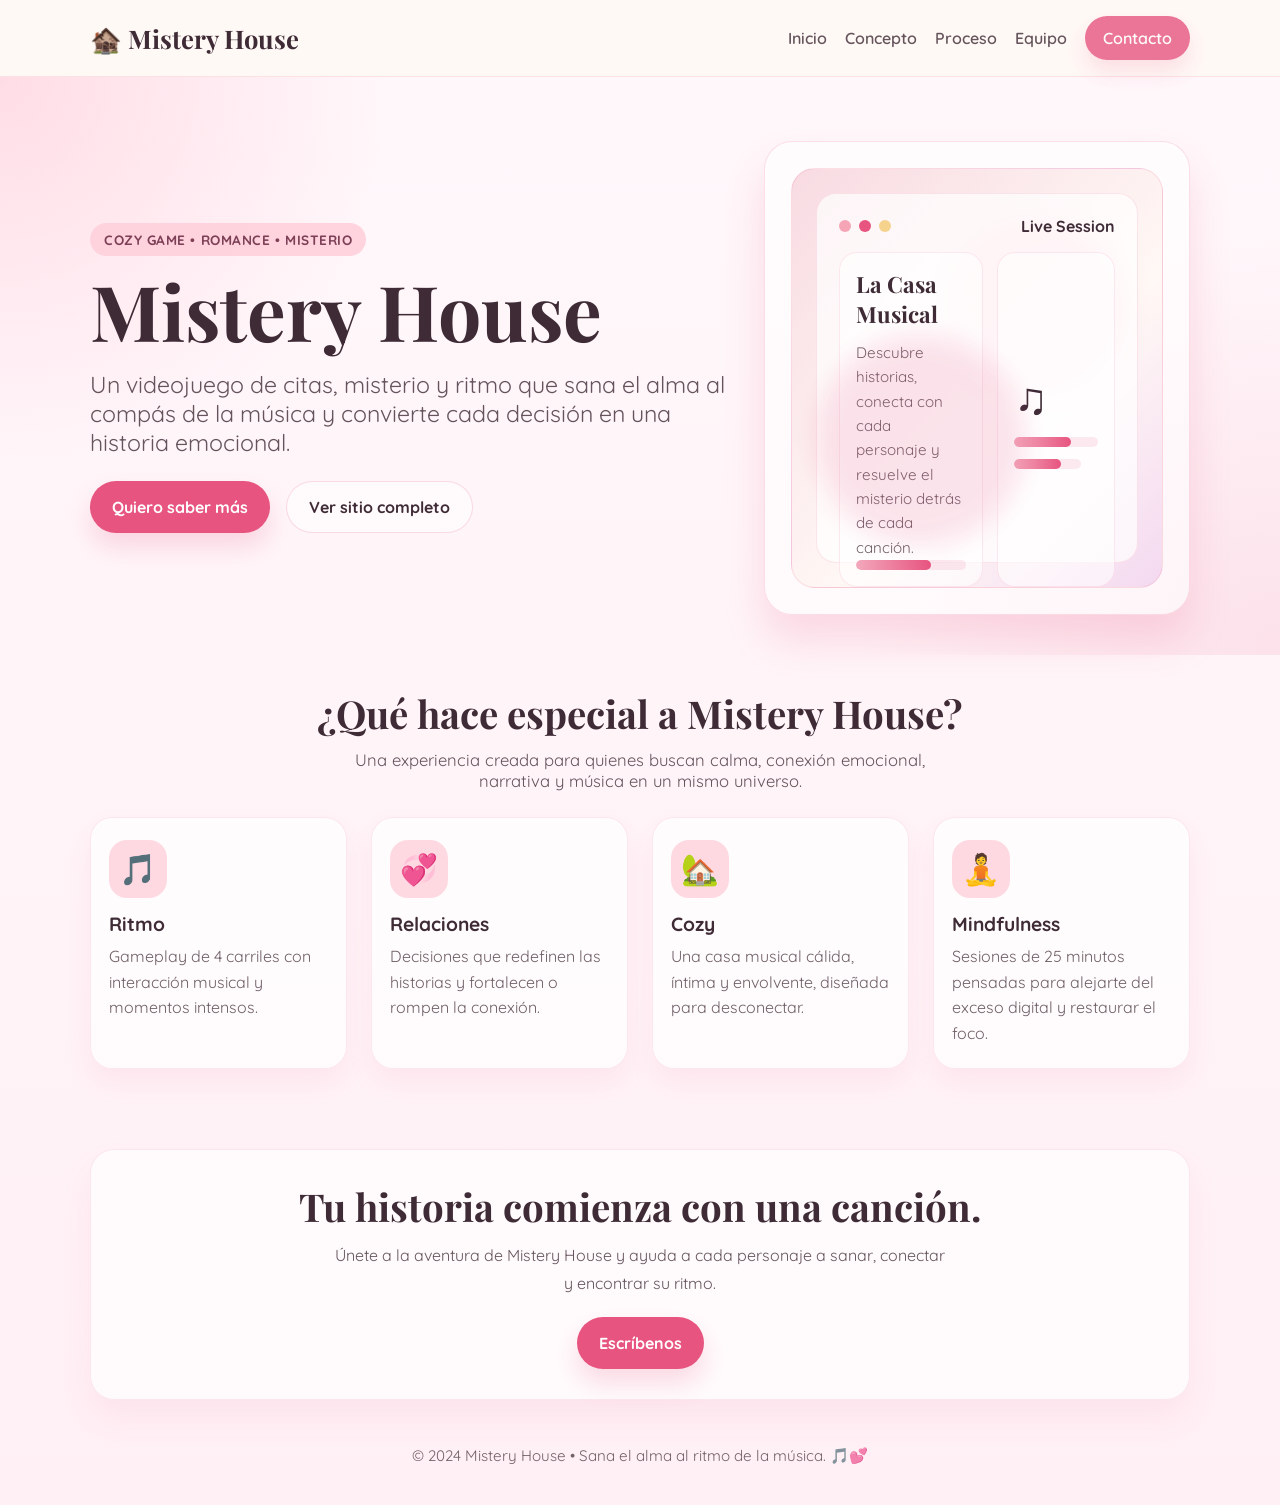
==== landing.html @ 2d1d81ae "Añade una landing page para Mistery House sin romper la estructura atual del sitio" ====
<!DOCTYPE html>
<html lang="es">
<head>
  <meta charset="UTF-8" />
  <meta name="viewport" content="width=device-width, initial-scale=1.0" />
  <title>Mistery House | Landing Page</title>
  <meta name="description" content="Landing page de Mistery House: un juego cozy de citas, misterio y ritmo." />
  <link rel="preconnect" href="https://fonts.googleapis.com" />
  <link rel="preconnect" href="https://fonts.gstatic.com" crossorigin />
  <link href="https://fonts.googleapis.com/css2?family=Great+Vibes&family=Playfair+Display:wght@600;700&family=Quicksand:wght@300;400;500;700&family=Nunito:wght@300;400;600;700&display=swap" rel="stylesheet" />
  <style>
    :root {
      --primario: #FFD1DC;
      --secundario: #FFF9F5;
      --fondo: #FFF0F5;
      --acento: #E75480;
      --texto: #3f2b36;
      --blanco: #ffffff;
      --sombra: rgba(231, 84, 128, 0.18);
    }

    * { box-sizing: border-box; }

    html { scroll-behavior: smooth; }

    body {
      margin: 0;
      font-family: 'Quicksand', sans-serif;
      background: linear-gradient(180deg, #fff8fb 0%, var(--fondo) 100%);
      color: var(--texto);
    }

    a { text-decoration: none; }

    .container {
      width: min(1100px, calc(100% - 32px));
      margin: 0 auto;
    }

    .topbar {
      position: sticky;
      top: 0;
      z-index: 10;
      background: rgba(255, 249, 245, 0.9);
      backdrop-filter: blur(8px);
      border-bottom: 1px solid rgba(231, 84, 128, 0.15);
    }

    .nav {
      display: flex;
      align-items: center;
      justify-content: space-between;
      min-height: 76px;
      gap: 20px;
    }

    .brand {
      font-family: 'Playfair Display', serif;
      font-size: clamp(1.5rem, 2vw, 2.1rem);
      font-weight: 700;
      color: var(--texto);
    }

    .nav-links {
      display: flex;
      align-items: center;
      gap: 18px;
      list-style: none;
      margin: 0;
      padding: 0;
      flex-wrap: wrap;
    }

    .nav-links a {
      color: var(--texto);
      font-weight: 600;
      opacity: .8;
    }

    .nav-links a:hover {
      opacity: 1;
      color: var(--acento);
    }

    .nav-cta {
      background: var(--acento);
      color: var(--blanco) !important;
      border-radius: 999px;
      padding: 12px 18px;
      box-shadow: 0 12px 22px rgba(231, 84, 128, 0.2);
    }

    .hero {
      padding: 64px 0 40px;
      background:
        radial-gradient(circle at top left, rgba(255, 209, 220, 0.7), transparent 28%),
        radial-gradient(circle at bottom right, rgba(231, 84, 128, 0.12), transparent 30%);
    }

    .hero-grid {
      display: grid;
      grid-template-columns: 1.2fr .8fr;
      align-items: center;
      gap: 36px;
    }

    .eyebrow {
      display: inline-block;
      background: rgba(255, 209, 220, 0.9);
      color: #7d4057;
      border-radius: 999px;
      padding: 8px 14px;
      font-size: .85rem;
      font-weight: 700;
      letter-spacing: .04em;
      text-transform: uppercase;
    }

    h1 {
      margin: 18px 0 12px;
      font-family: 'Playfair Display', serif;
      font-size: clamp(2.8rem, 6vw, 5.2rem);
      line-height: .95;
      color: var(--texto);
    }

    .hero-subtitle {
      font-size: clamp(1.1rem, 2vw, 1.45rem);
      color: rgba(63, 43, 54, 0.8);
      margin-bottom: 24px;
      max-width: 650px;
    }

    .hero-actions {
      display: flex;
      flex-wrap: wrap;
      gap: 16px;
      margin-top: 18px;
    }

    .btn {
      display: inline-flex;
      align-items: center;
      justify-content: center;
      min-height: 52px;
      padding: 0 22px;
      border-radius: 999px;
      border: none;
      font-weight: 700;
      font-size: 1rem;
      transition: transform .2s ease, box-shadow .2s ease;
      cursor: pointer;
    }

    .btn:hover {
      transform: translateY(-2px);
    }

    .btn-primary {
      background: var(--acento);
      color: var(--blanco);
      box-shadow: 0 14px 26px rgba(231, 84, 128, 0.2);
    }

    .btn-secondary {
      background: rgba(255, 255, 255, 0.5);
      color: var(--texto);
      border: 1px solid rgba(231, 84, 128, 0.2);
    }

    .hero-card {
      background: rgba(255,255,255,0.6);
      border: 1px solid rgba(231, 84, 128, 0.18);
      border-radius: 28px;
      box-shadow: 0 25px 40px var(--sombra);
      padding: 26px;
    }

    .mockup {
      min-height: 420px;
      border-radius: 24px;
      background: linear-gradient(135deg, #f8dbe2, #fff8f5 60%, #f4d9f0);
      border: 1px solid rgba(231, 84, 128, 0.15);
      position: relative;
      overflow: hidden;
    }

    .mockup::before, .mockup::after {
      content: "";
      position: absolute;
      border-radius: 50%;
      filter: blur(12px);
      opacity: .95;
    }

    .mockup::before {
      width: 180px;
      height: 180px;
      background: rgba(255, 209, 220, 0.7);
      right: 10%;
      top: 12%;
    }

    .mockup::after {
      width: 210px;
      height: 210px;
      background: rgba(231, 84, 128, 0.16);
      left: 6%;
      bottom: 10%;
    }

    .screen {
      position: absolute;
      inset: 24px;
      background: rgba(255,255,255,0.7);
      border: 1px solid rgba(231, 84, 128, 0.14);
      border-radius: 20px;
      padding: 22px;
      display: flex;
      flex-direction: column;
      justify-content: space-between;
    }

    .screen-header {
      display: flex;
      justify-content: space-between;
      align-items: center;
      font-weight: 700;
    }

    .dots {
      display: flex;
      gap: 8px;
    }

    .dot {
      width: 12px;
      height: 12px;
      border-radius: 50%;
      background: rgba(63, 43, 54, 0.18);
    }

    .dot.pink { background: #f5a5b6; }
    .dot.red { background: #e75480; }
    .dot.gold { background: #f5d38d; }

    .screen-body {
      display: grid;
      grid-template-columns: 1.1fr .9fr;
      gap: 14px;
      flex: 1;
      margin-top: 16px;
    }

    .mini-panel, .mini-card {
      background: rgba(255,255,255,0.6);
      border: 1px solid rgba(231, 84, 128, 0.12);
      border-radius: 18px;
      padding: 16px;
    }

    .mini-panel {
      display: flex;
      flex-direction: column;
      justify-content: space-between;
    }

    .mini-panel h3 {
      font-size: 1.4rem;
      margin: 0 0 12px;
      font-family: 'Playfair Display', serif;
    }

    .mini-panel p {
      margin: 0;
      font-size: .95rem;
      line-height: 1.6;
      color: rgba(63,43,54,.75);
    }

    .mini-card {
      display: flex;
      flex-direction: column;
      justify-content: center;
      gap: 12px;
    }

    .note {
      font-size: 2.8rem;
    }

    .bar {
      height: 10px;
      border-radius: 999px;
      background: rgba(231,84,128,.12);
      overflow: hidden;
    }

    .bar > span {
      display: block;
      height: 100%;
      width: 68%;
      background: linear-gradient(90deg, #f3a8bb, #e75480);
      border-radius: inherit;
    }

    section {
      padding: 32px 0 18px;
    }

    .section-header {
      text-align: center;
      margin-bottom: 26px;
    }

    .section-header h2 {
      font-family: 'Playfair Display', serif;
      font-size: clamp(2rem, 3vw, 3rem);
      margin: 0 0 10px;
    }

    .section-header p {
      max-width: 620px;
      margin: 0 auto;
      font-size: 1.04rem;
      color: rgba(63,43,54,.8);
    }

    .features {
      display: grid;
      grid-template-columns: repeat(4, minmax(0, 1fr));
      gap: 24px;
    }

    .feature-card {
      background: rgba(255,255,255,0.7);
      border: 1px solid rgba(231,84,128,.12);
      border-radius: 22px;
      padding: 22px 18px;
      box-shadow: 0 14px 26px rgba(231,84,128,.08);
    }

    .feature-icon {
      width: 58px;
      height: 58px;
      display: grid;
      place-items: center;
      border-radius: 18px;
      background: rgba(255,209,220,.8);
      font-size: 1.9rem;
      margin-bottom: 14px;
    }

    .feature-card h3 {
      margin: 0 0 8px;
      font-size: 1.2rem;
    }

    .feature-card p {
      margin: 0;
      color: rgba(63,43,54,.75);
      line-height: 1.6;
    }

    .cta {
      background: rgba(255,255,255,0.7);
      border: 1px solid rgba(231,84,128,.12);
      border-radius: 24px;
      box-shadow: 0 18px 32px rgba(231,84,128,.08);
      padding: 30px 24px;
      text-align: center;
      margin-top: 30px;
    }

    .cta h3 {
      margin: 0 0 10px;
      font-family: 'Playfair Display', serif;
      font-size: clamp(1.8rem, 3vw, 2.7rem);
    }

    .cta p {
      margin: 0 auto 20px;
      max-width: 620px;
      line-height: 1.7;
      color: rgba(63,43,54,.8);
    }

    .footer {
      text-align: center;
      padding: 28px 0 40px;
      color: rgba(63,43,54,.72);
      font-size: .95rem;
    }

    @media (max-width: 900px) {
      .hero-grid,
      .features {
        grid-template-columns: 1fr 1fr;
      }
    }

    @media (max-width: 720px) {
      .nav {
        flex-direction: column;
        justify-content: center;
        padding: 18px 0;
      }

      .hero-grid,
      .features,
      .screen-body {
        grid-template-columns: 1fr;
      }

      .hero {
        padding-top: 36px;
      }

      .mockup {
        min-height: 360px;
      }
    }
  </style>
</head>
<body>
  <header class="topbar">
    <div class="container nav">
      <div class="brand">🏚️ Mistery House</div>
      <ul class="nav-links">
        <li><a href="index.html">Inicio</a></li>
        <li><a href="index.html#concepto">Concepto</a></li>
        <li><a href="index.html#proceso">Proceso</a></li>
        <li><a href="index.html#equipo">Equipo</a></li>
        <li><a href="index.html#contacto" class="nav-cta">Contacto</a></li>
      </ul>
    </div>
  </header>

  <main>
    <section class="hero">
      <div class="container hero-grid">
        <div>
          <span class="eyebrow">Cozy Game • Romance • Misterio</span>
          <h1>Mistery House</h1>
          <p class="hero-subtitle">Un videojuego de citas, misterio y ritmo que sana el alma al compás de la música y convierte cada decisión en una historia emocional.</p>
          <div class="hero-actions">
            <a href="index.html#contacto" class="btn btn-primary">Quiero saber más</a>
            <a href="index.html" class="btn btn-secondary">Ver sitio completo</a>
          </div>
        </div>

        <div class="hero-card">
          <div class="mockup">
            <div class="screen">
              <div class="screen-header">
                <div class="dots">
                  <span class="dot pink"></span>
                  <span class="dot red"></span>
                  <span class="dot gold"></span>
                </div>
                <span>Live Session</span>
              </div>

              <div class="screen-body">
                <div class="mini-panel">
                  <div>
                    <h3>La Casa Musical</h3>
                    <p>Descubre historias, conecta con cada personaje y resuelve el misterio detrás de cada canción.</p>
                  </div>
                  <div class="bar"><span></span></div>
                </div>

                <div class="mini-card">
                  <div class="note">♫</div>
                  <div class="bar"><span></span></div>
                  <div class="bar" style="width: 80%;"><span style="width: 70%;"></span></div>
                </div>
              </div>
            </div>
          </div>
        </div>
      </div>
    </section>

    <section>
      <div class="container">
        <div class="section-header">
          <h2>¿Qué hace especial a Mistery House?</h2>
          <p>Una experiencia creada para quienes buscan calma, conexión emocional, narrativa y música en un mismo universo.</p>
        </div>

        <div class="features">
          <article class="feature-card">
            <div class="feature-icon">🎵</div>
            <h3>Ritmo</h3>
            <p>Gameplay de 4 carriles con interacción musical y momentos intensos.</p>
          </article>

          <article class="feature-card">
            <div class="feature-icon">💞</div>
            <h3>Relaciones</h3>
            <p>Decisiones que redefinen las historias y fortalecen o rompen la conexión.</p>
          </article>

          <article class="feature-card">
            <div class="feature-icon">🏡</div>
            <h3>Cozy</h3>
            <p>Una casa musical cálida, íntima y envolvente, diseñada para desconectar.</p>
          </article>

          <article class="feature-card">
            <div class="feature-icon">🧘</div>
            <h3>Mindfulness</h3>
            <p>Sesiones de 25 minutos pensadas para alejarte del exceso digital y restaurar el foco.</p>
          </article>
        </div>
      </div>
    </section>

    <section>
      <div class="container">
        <div class="cta">
          <h3>Tu historia comienza con una canción.</h3>
          <p>Únete a la aventura de Mistery House y ayuda a cada personaje a sanar, conectar y encontrar su ritmo.</p>
          <a href="index.html#contacto" class="btn btn-primary">Escríbenos</a>
        </div>
      </div>
    </section>
  </main>

  <footer class="footer">
    <div class="container">
      © 2024 Mistery House • Sana el alma al ritmo de la música. 🎵💕
    </div>
  </footer>
</body>
</html>
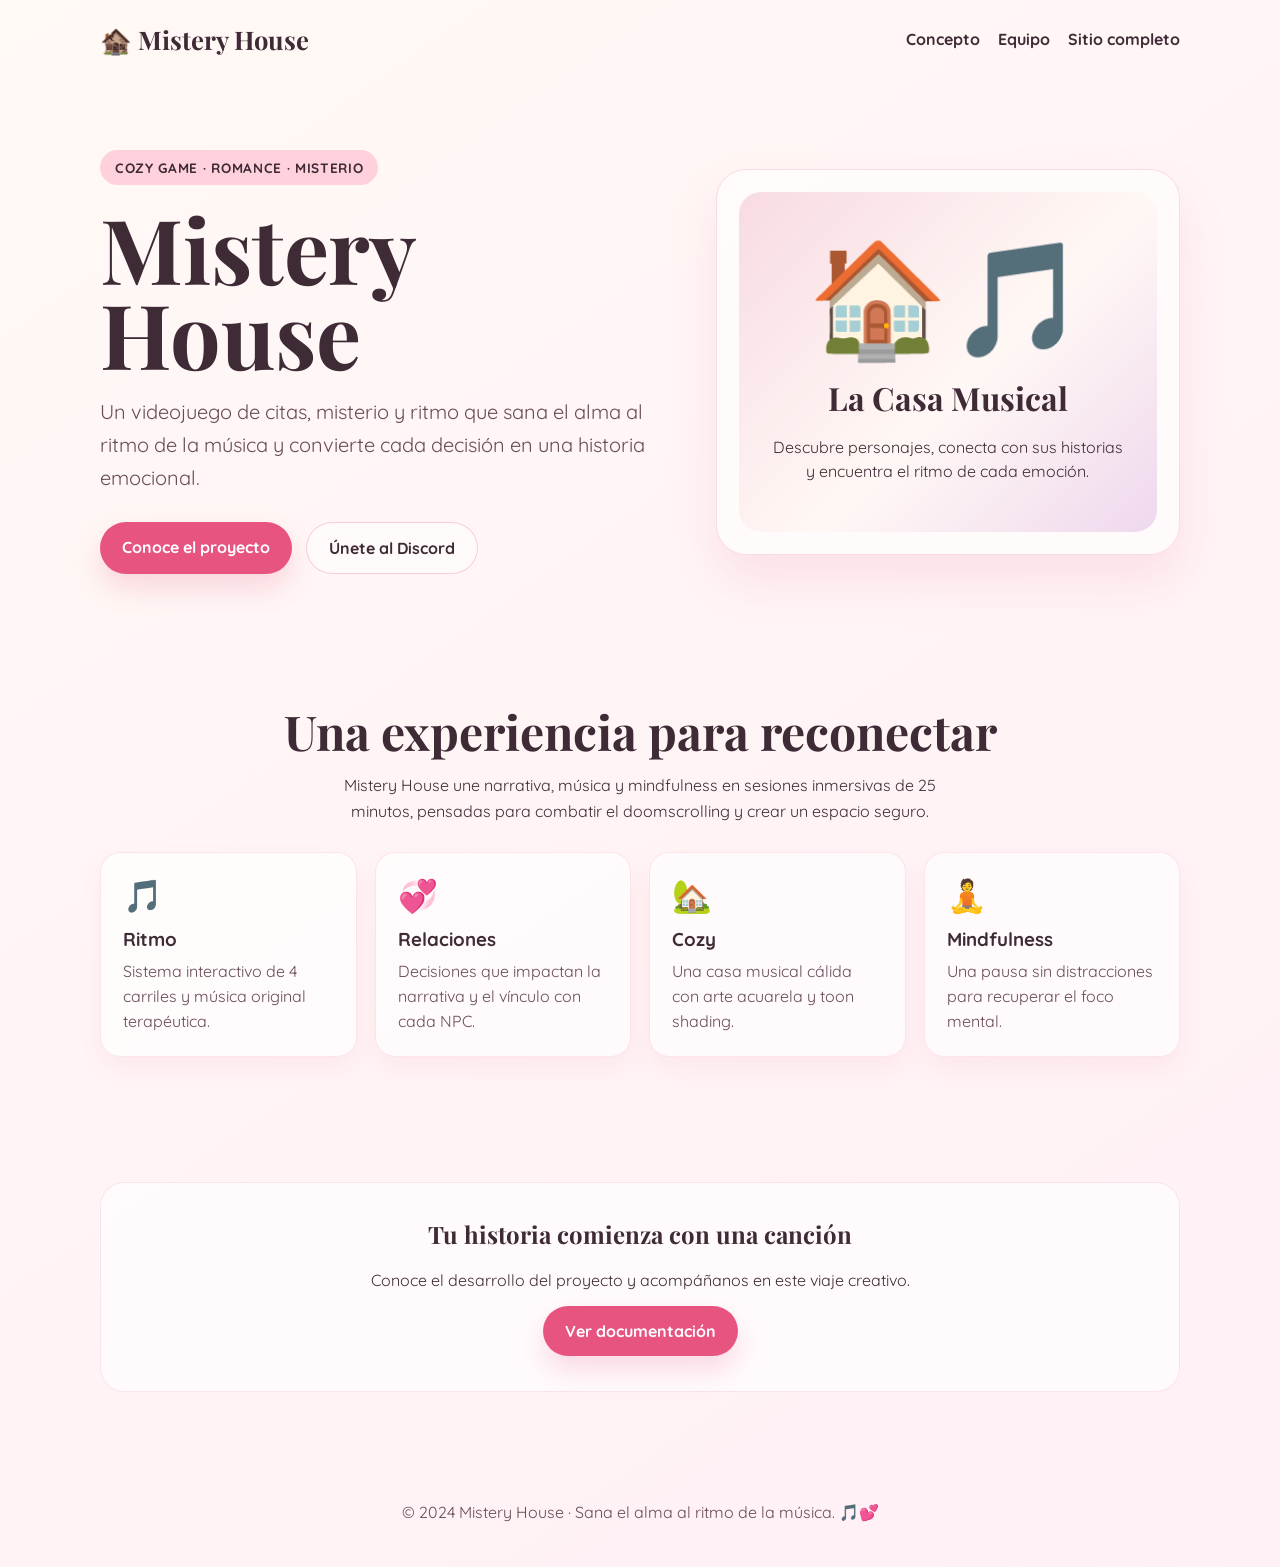
==== commit 9986873f: "Publica la landing page en la rama gh-pages" ====
--- a/landing.html
+++ b/landing.html
@@ -1,537 +1,30 @@
 <!DOCTYPE html>
 <html lang="es">
 <head>
-  <meta charset="UTF-8" />
-  <meta name="viewport" content="width=device-width, initial-scale=1.0" />
+  <meta charset="UTF-8">
+  <meta name="viewport" content="width=device-width, initial-scale=1.0">
+  <meta name="description" content="Mistery House: videojuego cozy de citas, misterio y ritmo.">
   <title>Mistery House | Landing Page</title>
-  <meta name="description" content="Landing page de Mistery House: un juego cozy de citas, misterio y ritmo." />
-  <link rel="preconnect" href="https://fonts.googleapis.com" />
-  <link rel="preconnect" href="https://fonts.gstatic.com" crossorigin />
-  <link href="https://fonts.googleapis.com/css2?family=Great+Vibes&family=Playfair+Display:wght@600;700&family=Quicksand:wght@300;400;500;700&family=Nunito:wght@300;400;600;700&display=swap" rel="stylesheet" />
+  <link rel="preconnect" href="https://fonts.googleapis.com">
+  <link rel="preconnect" href="https://fonts.gstatic.com" crossorigin>
+  <link href="https://fonts.googleapis.com/css2?family=Playfair+Display:wght@600;700&family=Quicksand:wght@400;600;700&display=swap" rel="stylesheet">
   <style>
-    :root {
-      --primario: #FFD1DC;
-      --secundario: #FFF9F5;
-      --fondo: #FFF0F5;
-      --acento: #E75480;
-      --texto: #3f2b36;
-      --blanco: #ffffff;
-      --sombra: rgba(231, 84, 128, 0.18);
-    }
-
-    * { box-sizing: border-box; }
-
-    html { scroll-behavior: smooth; }
-
-    body {
-      margin: 0;
-      font-family: 'Quicksand', sans-serif;
-      background: linear-gradient(180deg, #fff8fb 0%, var(--fondo) 100%);
-      color: var(--texto);
-    }
-
-    a { text-decoration: none; }
-
-    .container {
-      width: min(1100px, calc(100% - 32px));
-      margin: 0 auto;
-    }
-
-    .topbar {
-      position: sticky;
-      top: 0;
-      z-index: 10;
-      background: rgba(255, 249, 245, 0.9);
-      backdrop-filter: blur(8px);
-      border-bottom: 1px solid rgba(231, 84, 128, 0.15);
-    }
-
-    .nav {
-      display: flex;
-      align-items: center;
-      justify-content: space-between;
-      min-height: 76px;
-      gap: 20px;
-    }
-
-    .brand {
-      font-family: 'Playfair Display', serif;
-      font-size: clamp(1.5rem, 2vw, 2.1rem);
-      font-weight: 700;
-      color: var(--texto);
-    }
-
-    .nav-links {
-      display: flex;
-      align-items: center;
-      gap: 18px;
-      list-style: none;
-      margin: 0;
-      padding: 0;
-      flex-wrap: wrap;
-    }
-
-    .nav-links a {
-      color: var(--texto);
-      font-weight: 600;
-      opacity: .8;
-    }
-
-    .nav-links a:hover {
-      opacity: 1;
-      color: var(--acento);
-    }
-
-    .nav-cta {
-      background: var(--acento);
-      color: var(--blanco) !important;
-      border-radius: 999px;
-      padding: 12px 18px;
-      box-shadow: 0 12px 22px rgba(231, 84, 128, 0.2);
-    }
-
-    .hero {
-      padding: 64px 0 40px;
-      background:
-        radial-gradient(circle at top left, rgba(255, 209, 220, 0.7), transparent 28%),
-        radial-gradient(circle at bottom right, rgba(231, 84, 128, 0.12), transparent 30%);
-    }
-
-    .hero-grid {
-      display: grid;
-      grid-template-columns: 1.2fr .8fr;
-      align-items: center;
-      gap: 36px;
-    }
-
-    .eyebrow {
-      display: inline-block;
-      background: rgba(255, 209, 220, 0.9);
-      color: #7d4057;
-      border-radius: 999px;
-      padding: 8px 14px;
-      font-size: .85rem;
-      font-weight: 700;
-      letter-spacing: .04em;
-      text-transform: uppercase;
-    }
-
-    h1 {
-      margin: 18px 0 12px;
-      font-family: 'Playfair Display', serif;
-      font-size: clamp(2.8rem, 6vw, 5.2rem);
-      line-height: .95;
-      color: var(--texto);
-    }
-
-    .hero-subtitle {
-      font-size: clamp(1.1rem, 2vw, 1.45rem);
-      color: rgba(63, 43, 54, 0.8);
-      margin-bottom: 24px;
-      max-width: 650px;
-    }
-
-    .hero-actions {
-      display: flex;
-      flex-wrap: wrap;
-      gap: 16px;
-      margin-top: 18px;
-    }
-
-    .btn {
-      display: inline-flex;
-      align-items: center;
-      justify-content: center;
-      min-height: 52px;
-      padding: 0 22px;
-      border-radius: 999px;
-      border: none;
-      font-weight: 700;
-      font-size: 1rem;
-      transition: transform .2s ease, box-shadow .2s ease;
-      cursor: pointer;
-    }
-
-    .btn:hover {
-      transform: translateY(-2px);
-    }
-
-    .btn-primary {
-      background: var(--acento);
-      color: var(--blanco);
-      box-shadow: 0 14px 26px rgba(231, 84, 128, 0.2);
-    }
-
-    .btn-secondary {
-      background: rgba(255, 255, 255, 0.5);
-      color: var(--texto);
-      border: 1px solid rgba(231, 84, 128, 0.2);
-    }
-
-    .hero-card {
-      background: rgba(255,255,255,0.6);
-      border: 1px solid rgba(231, 84, 128, 0.18);
-      border-radius: 28px;
-      box-shadow: 0 25px 40px var(--sombra);
-      padding: 26px;
-    }
-
-    .mockup {
-      min-height: 420px;
-      border-radius: 24px;
-      background: linear-gradient(135deg, #f8dbe2, #fff8f5 60%, #f4d9f0);
-      border: 1px solid rgba(231, 84, 128, 0.15);
-      position: relative;
-      overflow: hidden;
-    }
-
-    .mockup::before, .mockup::after {
-      content: "";
-      position: absolute;
-      border-radius: 50%;
-      filter: blur(12px);
-      opacity: .95;
-    }
-
-    .mockup::before {
-      width: 180px;
-      height: 180px;
-      background: rgba(255, 209, 220, 0.7);
-      right: 10%;
-      top: 12%;
-    }
-
-    .mockup::after {
-      width: 210px;
-      height: 210px;
-      background: rgba(231, 84, 128, 0.16);
-      left: 6%;
-      bottom: 10%;
-    }
-
-    .screen {
-      position: absolute;
-      inset: 24px;
-      background: rgba(255,255,255,0.7);
-      border: 1px solid rgba(231, 84, 128, 0.14);
-      border-radius: 20px;
-      padding: 22px;
-      display: flex;
-      flex-direction: column;
-      justify-content: space-between;
-    }
-
-    .screen-header {
-      display: flex;
-      justify-content: space-between;
-      align-items: center;
-      font-weight: 700;
-    }
-
-    .dots {
-      display: flex;
-      gap: 8px;
-    }
-
-    .dot {
-      width: 12px;
-      height: 12px;
-      border-radius: 50%;
-      background: rgba(63, 43, 54, 0.18);
-    }
-
-    .dot.pink { background: #f5a5b6; }
-    .dot.red { background: #e75480; }
-    .dot.gold { background: #f5d38d; }
-
-    .screen-body {
-      display: grid;
-      grid-template-columns: 1.1fr .9fr;
-      gap: 14px;
-      flex: 1;
-      margin-top: 16px;
-    }
-
-    .mini-panel, .mini-card {
-      background: rgba(255,255,255,0.6);
-      border: 1px solid rgba(231, 84, 128, 0.12);
-      border-radius: 18px;
-      padding: 16px;
-    }
-
-    .mini-panel {
-      display: flex;
-      flex-direction: column;
-      justify-content: space-between;
-    }
-
-    .mini-panel h3 {
-      font-size: 1.4rem;
-      margin: 0 0 12px;
-      font-family: 'Playfair Display', serif;
-    }
-
-    .mini-panel p {
-      margin: 0;
-      font-size: .95rem;
-      line-height: 1.6;
-      color: rgba(63,43,54,.75);
-    }
-
-    .mini-card {
-      display: flex;
-      flex-direction: column;
-      justify-content: center;
-      gap: 12px;
-    }
-
-    .note {
-      font-size: 2.8rem;
-    }
-
-    .bar {
-      height: 10px;
-      border-radius: 999px;
-      background: rgba(231,84,128,.12);
-      overflow: hidden;
-    }
-
-    .bar > span {
-      display: block;
-      height: 100%;
-      width: 68%;
-      background: linear-gradient(90deg, #f3a8bb, #e75480);
-      border-radius: inherit;
-    }
-
-    section {
-      padding: 32px 0 18px;
-    }
-
-    .section-header {
-      text-align: center;
-      margin-bottom: 26px;
-    }
-
-    .section-header h2 {
-      font-family: 'Playfair Display', serif;
-      font-size: clamp(2rem, 3vw, 3rem);
-      margin: 0 0 10px;
-    }
-
-    .section-header p {
-      max-width: 620px;
-      margin: 0 auto;
-      font-size: 1.04rem;
-      color: rgba(63,43,54,.8);
-    }
-
-    .features {
-      display: grid;
-      grid-template-columns: repeat(4, minmax(0, 1fr));
-      gap: 24px;
-    }
-
-    .feature-card {
-      background: rgba(255,255,255,0.7);
-      border: 1px solid rgba(231,84,128,.12);
-      border-radius: 22px;
-      padding: 22px 18px;
-      box-shadow: 0 14px 26px rgba(231,84,128,.08);
-    }
-
-    .feature-icon {
-      width: 58px;
-      height: 58px;
-      display: grid;
-      place-items: center;
-      border-radius: 18px;
-      background: rgba(255,209,220,.8);
-      font-size: 1.9rem;
-      margin-bottom: 14px;
-    }
-
-    .feature-card h3 {
-      margin: 0 0 8px;
-      font-size: 1.2rem;
-    }
-
-    .feature-card p {
-      margin: 0;
-      color: rgba(63,43,54,.75);
-      line-height: 1.6;
-    }
-
-    .cta {
-      background: rgba(255,255,255,0.7);
-      border: 1px solid rgba(231,84,128,.12);
-      border-radius: 24px;
-      box-shadow: 0 18px 32px rgba(231,84,128,.08);
-      padding: 30px 24px;
-      text-align: center;
-      margin-top: 30px;
-    }
-
-    .cta h3 {
-      margin: 0 0 10px;
-      font-family: 'Playfair Display', serif;
-      font-size: clamp(1.8rem, 3vw, 2.7rem);
-    }
-
-    .cta p {
-      margin: 0 auto 20px;
-      max-width: 620px;
-      line-height: 1.7;
-      color: rgba(63,43,54,.8);
-    }
-
-    .footer {
-      text-align: center;
-      padding: 28px 0 40px;
-      color: rgba(63,43,54,.72);
-      font-size: .95rem;
-    }
-
-    @media (max-width: 900px) {
-      .hero-grid,
-      .features {
-        grid-template-columns: 1fr 1fr;
-      }
-    }
-
-    @media (max-width: 720px) {
-      .nav {
-        flex-direction: column;
-        justify-content: center;
-        padding: 18px 0;
-      }
-
-      .hero-grid,
-      .features,
-      .screen-body {
-        grid-template-columns: 1fr;
-      }
-
-      .hero {
-        padding-top: 36px;
-      }
-
-      .mockup {
-        min-height: 360px;
-      }
-    }
+    :root{--pink:#ffd1dc;--cream:#fff9f5;--blush:#fff0f5;--rose:#e75480;--ink:#3f2b36}
+    *{box-sizing:border-box}html{scroll-behavior:smooth}body{margin:0;color:var(--ink);font-family:Quicksand,sans-serif;background:linear-gradient(145deg,var(--cream),var(--blush));min-height:100vh}
+    .container{width:min(1080px,calc(100% - 32px));margin:auto}.nav{display:flex;justify-content:space-between;align-items:center;gap:20px;padding:22px 0}.brand{font:700 1.6rem 'Playfair Display',serif}.nav a{color:var(--ink);font-weight:700;text-decoration:none;margin-left:18px}.nav a:hover{color:var(--rose)}
+    .hero{padding:72px 0 80px}.grid{display:grid;grid-template-columns:1.1fr .9fr;gap:48px;align-items:center}.tag{display:inline-block;background:var(--pink);border-radius:999px;padding:9px 15px;font-size:.85rem;font-weight:700;text-transform:uppercase;letter-spacing:.05em}h1,h2{font-family:'Playfair Display',serif}h1{font-size:clamp(3rem,7vw,6rem);line-height:.95;margin:20px 0 16px}.lead{font-size:1.25rem;line-height:1.65;max-width:650px;color:#684b59}.actions{display:flex;flex-wrap:wrap;gap:14px;margin-top:28px}.btn{display:inline-block;padding:15px 22px;border-radius:999px;text-decoration:none;font-weight:700}.primary{background:var(--rose);color:white;box-shadow:0 14px 28px #e7548033}.secondary{border:1px solid #e7548044;color:var(--ink);background:#ffffff88}
+    .visual{background:#ffffff99;border:1px solid #e7548030;border-radius:30px;padding:22px;box-shadow:0 25px 50px #e7548020}.house{min-height:340px;border-radius:22px;background:linear-gradient(135deg,#f8dbe2,#fff8f5 55%,#efd8ed);display:grid;place-items:center;text-align:center;padding:28px}.house-icon{font-size:7rem}.house h2{font-size:2rem;margin:10px 0}.house p{line-height:1.5}
+    section.content{padding:45px 0}.heading{text-align:center;margin-bottom:28px}.heading h2{font-size:clamp(2rem,4vw,3rem);margin:0 0 10px}.heading p{max-width:650px;margin:auto;line-height:1.6}.cards{display:grid;grid-template-columns:repeat(4,1fr);gap:18px}.card{background:#ffffffaa;border:1px solid #e7548024;border-radius:20px;padding:22px;box-shadow:0 12px 25px #e7548012}.card .icon{font-size:2rem}.card h3{margin:12px 0 8px}.card p{line-height:1.55;margin:0;color:#684b59}.cta{text-align:center;background:#ffffffaa;border:1px solid #e7548024;border-radius:24px;padding:35px 20px;margin:35px 0}.cta h2{margin-top:0}.footer{text-align:center;padding:30px 0 45px;color:#684b59}
+    @media(max-width:760px){.nav{flex-direction:column}.nav a{margin:0 7px}.grid,.cards{grid-template-columns:1fr}.hero{padding-top:40px}.visual{order:-1}.house{min-height:270px}}
   </style>
 </head>
 <body>
-  <header class="topbar">
-    <div class="container nav">
-      <div class="brand">🏚️ Mistery House</div>
-      <ul class="nav-links">
-        <li><a href="index.html">Inicio</a></li>
-        <li><a href="index.html#concepto">Concepto</a></li>
-        <li><a href="index.html#proceso">Proceso</a></li>
-        <li><a href="index.html#equipo">Equipo</a></li>
-        <li><a href="index.html#contacto" class="nav-cta">Contacto</a></li>
-      </ul>
-    </div>
-  </header>
-
+  <header><div class="container nav"><div class="brand">🏚️ Mistery House</div><nav><a href="#concepto">Concepto</a><a href="#equipo">Equipo</a><a href="index.html">Sitio completo</a></nav></div></header>
   <main>
-    <section class="hero">
-      <div class="container hero-grid">
-        <div>
-          <span class="eyebrow">Cozy Game • Romance • Misterio</span>
-          <h1>Mistery House</h1>
-          <p class="hero-subtitle">Un videojuego de citas, misterio y ritmo que sana el alma al compás de la música y convierte cada decisión en una historia emocional.</p>
-          <div class="hero-actions">
-            <a href="index.html#contacto" class="btn btn-primary">Quiero saber más</a>
-            <a href="index.html" class="btn btn-secondary">Ver sitio completo</a>
-          </div>
-        </div>
-
-        <div class="hero-card">
-          <div class="mockup">
-            <div class="screen">
-              <div class="screen-header">
-                <div class="dots">
-                  <span class="dot pink"></span>
-                  <span class="dot red"></span>
-                  <span class="dot gold"></span>
-                </div>
-                <span>Live Session</span>
-              </div>
-
-              <div class="screen-body">
-                <div class="mini-panel">
-                  <div>
-                    <h3>La Casa Musical</h3>
-                    <p>Descubre historias, conecta con cada personaje y resuelve el misterio detrás de cada canción.</p>
-                  </div>
-                  <div class="bar"><span></span></div>
-                </div>
-
-                <div class="mini-card">
-                  <div class="note">♫</div>
-                  <div class="bar"><span></span></div>
-                  <div class="bar" style="width: 80%;"><span style="width: 70%;"></span></div>
-                </div>
-              </div>
-            </div>
-          </div>
-        </div>
-      </div>
-    </section>
-
-    <section>
-      <div class="container">
-        <div class="section-header">
-          <h2>¿Qué hace especial a Mistery House?</h2>
-          <p>Una experiencia creada para quienes buscan calma, conexión emocional, narrativa y música en un mismo universo.</p>
-        </div>
-
-        <div class="features">
-          <article class="feature-card">
-            <div class="feature-icon">🎵</div>
-            <h3>Ritmo</h3>
-            <p>Gameplay de 4 carriles con interacción musical y momentos intensos.</p>
-          </article>
-
-          <article class="feature-card">
-            <div class="feature-icon">💞</div>
-            <h3>Relaciones</h3>
-            <p>Decisiones que redefinen las historias y fortalecen o rompen la conexión.</p>
-          </article>
-
-          <article class="feature-card">
-            <div class="feature-icon">🏡</div>
-            <h3>Cozy</h3>
-            <p>Una casa musical cálida, íntima y envolvente, diseñada para desconectar.</p>
-          </article>
-
-          <article class="feature-card">
-            <div class="feature-icon">🧘</div>
-            <h3>Mindfulness</h3>
-            <p>Sesiones de 25 minutos pensadas para alejarte del exceso digital y restaurar el foco.</p>
-          </article>
-        </div>
-      </div>
-    </section>
-
-    <section>
-      <div class="container">
-        <div class="cta">
-          <h3>Tu historia comienza con una canción.</h3>
-          <p>Únete a la aventura de Mistery House y ayuda a cada personaje a sanar, conectar y encontrar su ritmo.</p>
-          <a href="index.html#contacto" class="btn btn-primary">Escríbenos</a>
-        </div>
-      </div>
-    </section>
+    <section class="hero"><div class="container grid"><div><span class="tag">Cozy Game · Romance · Misterio</span><h1>Mistery House</h1><p class="lead">Un videojuego de citas, misterio y ritmo que sana el alma al ritmo de la música y convierte cada decisión en una historia emocional.</p><div class="actions"><a class="btn primary" href="#concepto">Conoce el proyecto</a><a class="btn secondary" href="https://discord.gg/ARNnr9mHZ" target="_blank" rel="noopener">Únete al Discord</a></div></div><div class="visual"><div class="house"><div><div class="house-icon">🏠🎵</div><h2>La Casa Musical</h2><p>Descubre personajes, conecta con sus historias y encuentra el ritmo de cada emoción.</p></div></div></div></div></section>
+    <section id="concepto" class="content"><div class="container"><div class="heading"><h2>Una experiencia para reconectar</h2><p>Mistery House une narrativa, música y mindfulness en sesiones inmersivas de 25 minutos, pensadas para combatir el doomscrolling y crear un espacio seguro.</p></div><div class="cards"><article class="card"><div class="icon">🎵</div><h3>Ritmo</h3><p>Sistema interactivo de 4 carriles y música original terapéutica.</p></article><article class="card"><div class="icon">💞</div><h3>Relaciones</h3><p>Decisiones que impactan la narrativa y el vínculo con cada NPC.</p></article><article class="card"><div class="icon">🏡</div><h3>Cozy</h3><p>Una casa musical cálida con arte acuarela y toon shading.</p></article><article class="card"><div class="icon">🧘</div><h3>Mindfulness</h3><p>Una pausa sin distracciones para recuperar el foco mental.</p></article></div></div></section>
+    <section id="equipo" class="content"><div class="container"><div class="cta"><h2>Tu historia comienza con una canción</h2><p>Conoce el desarrollo del proyecto y acompáñanos en este viaje creativo.</p><a class="btn primary" href="https://app.notion.com/p/Proyecto-3D-MISTERY-HOUSE-42c996562b1046359ed87fdecfdc2138?source=copy_link" target="_blank" rel="noopener">Ver documentación</a></div></div></section>
   </main>
-
-  <footer class="footer">
-    <div class="container">
-      © 2024 Mistery House • Sana el alma al ritmo de la música. 🎵💕
-    </div>
-  </footer>
+  <footer class="footer"><div class="container">© 2024 Mistery House · Sana el alma al ritmo de la música. 🎵💕</div></footer>
 </body>
 </html>
